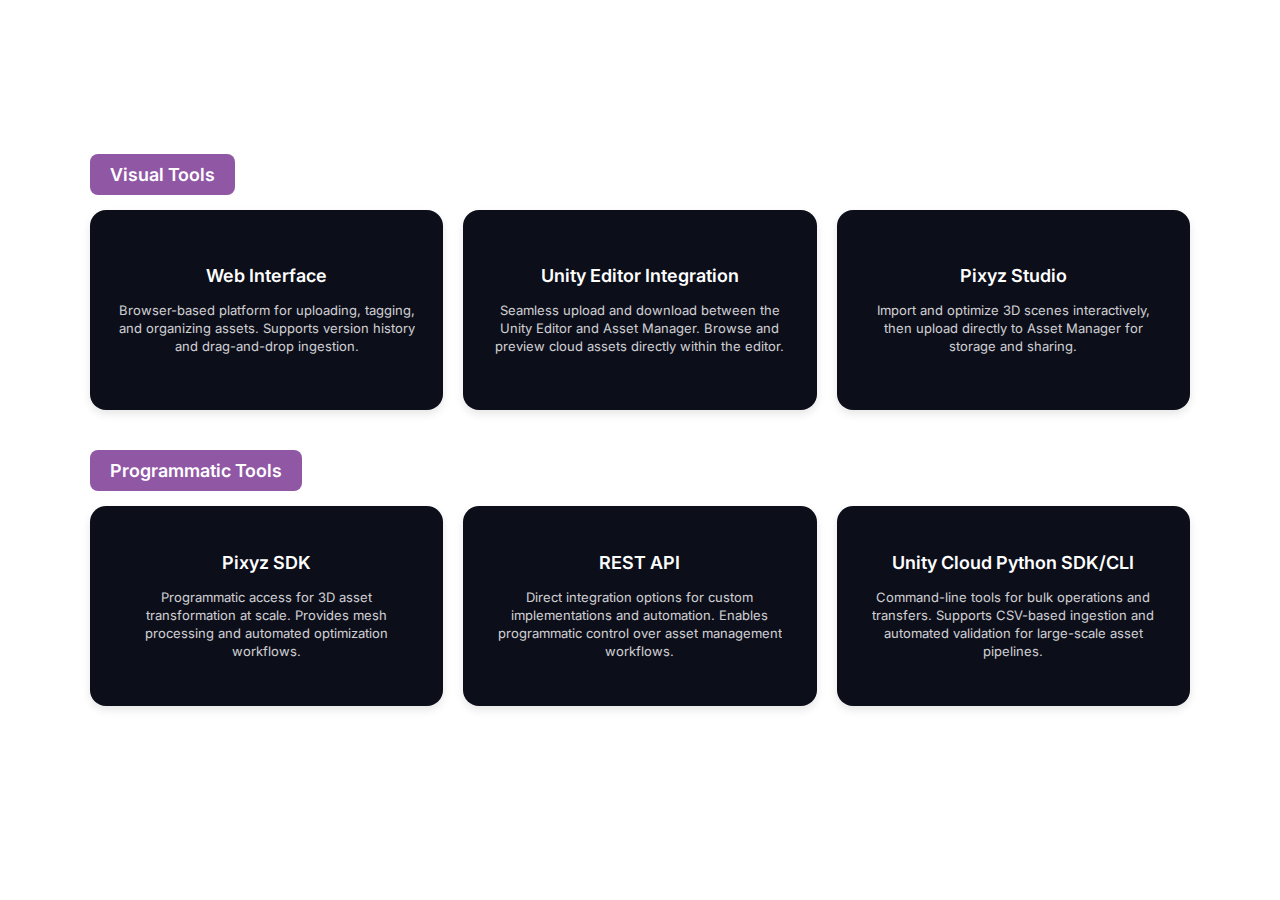
==== Visual/visual.html @ 7fca1ed4 "New visualizer" ====
<!-- visual.html -->
<!DOCTYPE html>
<html lang="en">
<head>
    <meta charset="UTF-8">
    <meta name="viewport" content="width=device-width, initial-scale=1.0">
    <title>Unity Asset Manager Transfer Methods</title>
    <link rel="preconnect" href="https://fonts.googleapis.com">
    <link rel="preconnect" href="https://fonts.gstatic.com" crossorigin>
    <link href="https://fonts.googleapis.com/css2?family=Inter:wght@400;500;600;700&display=swap" rel="stylesheet">
    <style>
        body {
            font-family: 'Inter', sans-serif;
            background-color: white;
            margin: 0;
            padding: 0;
            display: flex;
            justify-content: center;
            align-items: center;
            min-height: 100vh;
            color: #333;
        }

        .diagram-container {
            max-width: 1100px;
            padding: 40px;
        }

        .title {
            text-align: center;
            font-size: 28px;
            font-weight: 700;
            margin-bottom: 50px;
            color: #333;
        }

        .grid-container {
            display: grid;
            grid-template-columns: 1fr;
            grid-template-rows: auto auto auto;
            gap: 40px;
        }

        .center-section {
            display: flex;
            justify-content: center;
            align-items: center;
            padding: 20px;
        }

        .center-node {
            background-color: #0C0E1A;
            border-radius: 20px;
            padding: 30px;
            width: 300px;
            color: white;
            text-align: center;
            box-shadow: 0 8px 16px rgba(0,0,0,0.1);
        }

        .center-node h2 {
            margin: 0;
            font-size: 24px;
            font-weight: 600;
        }

        .center-node p {
            margin-top: 10px;
            font-size: 14px;
            opacity: 0.8;
        }

        .tools-grid {
            display: grid;
            grid-template-columns: repeat(3, 1fr);
            gap: 20px;
        }

        .tool-card {
            background-color: #0C0E1A;
            border-radius: 16px;
            padding: 25px;
            color: white;
            text-align: center;
            transition: transform 0.3s ease, box-shadow 0.3s ease;
            cursor: pointer;
            box-shadow: 0 4px 8px rgba(0,0,0,0.1);
            height: 150px;
            display: flex;
            flex-direction: column;
            justify-content: center;
        }

        .tool-card:hover {
            transform: translateY(-5px);
            box-shadow: 0 8px 16px rgba(0,0,0,0.2);
        }

        .tool-card h3 {
            margin: 0 0 15px 0;
            font-size: 18px;
            font-weight: 600;
        }

        .tool-card p {
            margin: 0;
            font-size: 13px;
            opacity: 0.8;
            line-height: 1.4;
        }

        .section-header {
            padding: 10px 20px;
            background-color: #9057A5;
            color: white;
            border-radius: 8px;
            font-weight: 600;
            display: inline-block;
            margin-bottom: 15px;
            font-size: 18px;
        }

        .section-container {
            text-align: left;
        }

    </style>
</head>
<body>
<div class="diagram-container">


    <div class="grid-container">
        <!-- Visual Tools Section -->
        <div class="section-container">
            <div class="section-header">Visual Tools</div>
            <div class="tools-grid">
                <div class="tool-card">
                    <h3>Web Interface</h3>
                    <p>Browser-based platform for uploading, tagging, and organizing assets. Supports version history and drag-and-drop ingestion.</p>
                </div>

                <div class="tool-card">
                    <h3>Unity Editor Integration</h3>
                    <p>Seamless upload and download between the Unity Editor and Asset Manager. Browse and preview cloud assets directly within the editor.</p>
                </div>

                <div class="tool-card">
                    <h3>Pixyz Studio</h3>
                    <p>Import and optimize 3D scenes interactively, then upload directly to Asset Manager for storage and sharing.</p>
                </div>
            </div>
        </div>

        <!-- Programmatic Tools Section -->
        <div class="section-container">
            <div class="section-header">Programmatic Tools</div>
            <div class="tools-grid">
                <div class="tool-card">
                    <h3>Pixyz SDK</h3>
                    <p>Programmatic access for 3D asset transformation at scale. Provides mesh processing and automated optimization workflows.</p>
                </div>

                <div class="tool-card">
                    <h3>REST API</h3>
                    <p>Direct integration options for custom implementations and automation. Enables programmatic control over asset management workflows.</p>
                </div>

                <div class="tool-card">
                    <h3>Unity Cloud Python SDK/CLI</h3>
                    <p>Command-line tools for bulk operations and transfers. Supports CSV-based ingestion and automated validation for large-scale asset pipelines.</p>
                </div>
            </div>
        </div>
    </div>
</div>
</body>
</html>
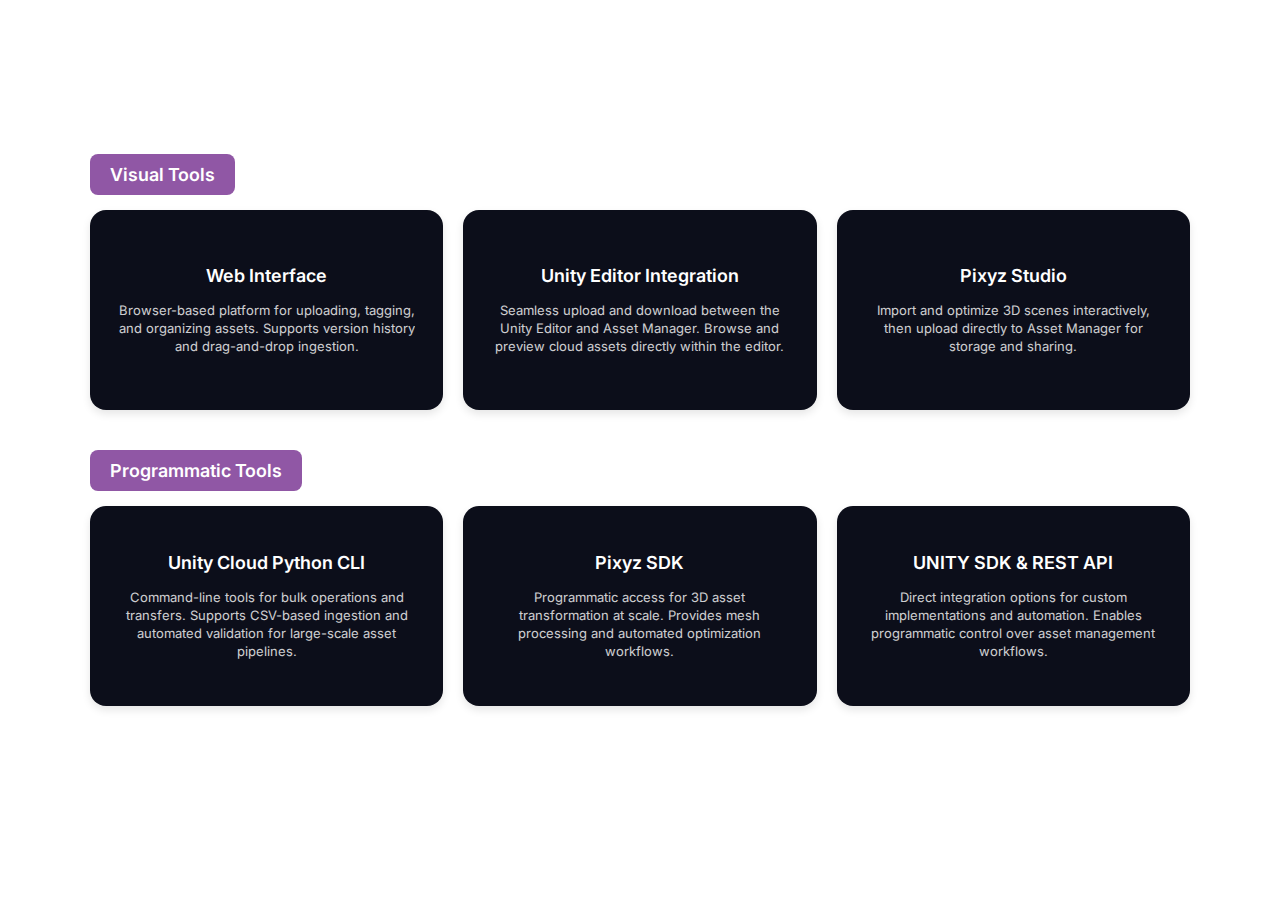
==== commit 8d9b007d: "Working" ====
--- a/Visual/visual.html
+++ b/Visual/visual.html
@@ -157,19 +157,20 @@
             <div class="section-header">Programmatic Tools</div>
             <div class="tools-grid">
                 <div class="tool-card">
+                    <h3>Unity Cloud Python CLI</h3>
+                    <p>Command-line tools for bulk operations and transfers. Supports CSV-based ingestion and automated validation for large-scale asset pipelines.</p>
+                </div>
+                <div class="tool-card">
                     <h3>Pixyz SDK</h3>
                     <p>Programmatic access for 3D asset transformation at scale. Provides mesh processing and automated optimization workflows.</p>
                 </div>
 
                 <div class="tool-card">
-                    <h3>REST API</h3>
+                    <h3>UNITY SDK & REST API</h3>
                     <p>Direct integration options for custom implementations and automation. Enables programmatic control over asset management workflows.</p>
                 </div>
 
-                <div class="tool-card">
-                    <h3>Unity Cloud Python SDK/CLI</h3>
-                    <p>Command-line tools for bulk operations and transfers. Supports CSV-based ingestion and automated validation for large-scale asset pipelines.</p>
-                </div>
+                
             </div>
         </div>
     </div>
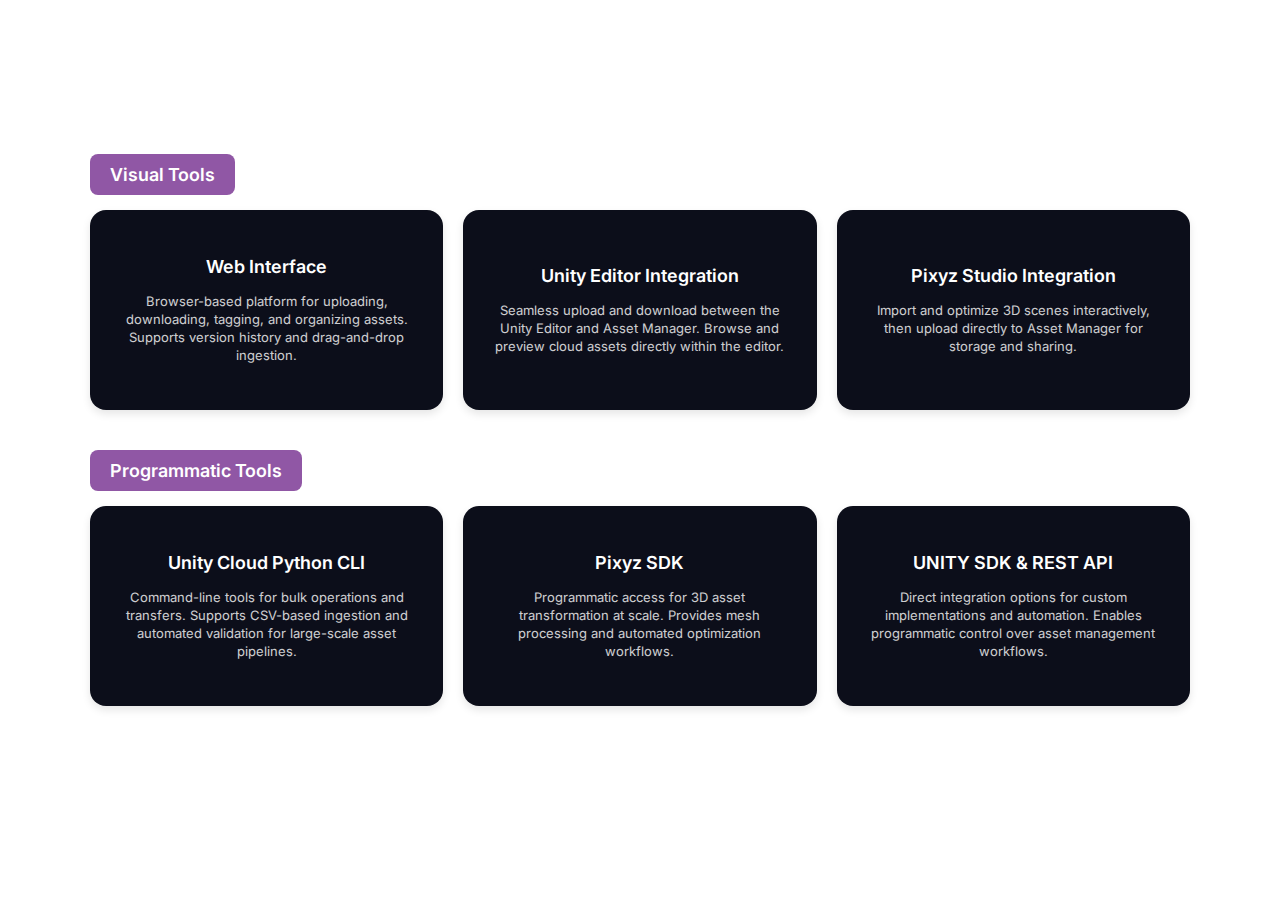
==== commit 96b0fef8: "Tweaks and fixes" ====
--- a/Visual/visual.html
+++ b/Visual/visual.html
@@ -137,7 +137,7 @@
             <div class="tools-grid">
                 <div class="tool-card">
                     <h3>Web Interface</h3>
-                    <p>Browser-based platform for uploading, tagging, and organizing assets. Supports version history and drag-and-drop ingestion.</p>
+                    <p>Browser-based platform for uploading, downloading, tagging, and organizing assets. Supports version history and drag-and-drop ingestion.</p>
                 </div>
 
                 <div class="tool-card">
@@ -146,7 +146,7 @@
                 </div>
 
                 <div class="tool-card">
-                    <h3>Pixyz Studio</h3>
+                    <h3>Pixyz Studio Integration</h3>
                     <p>Import and optimize 3D scenes interactively, then upload directly to Asset Manager for storage and sharing.</p>
                 </div>
             </div>
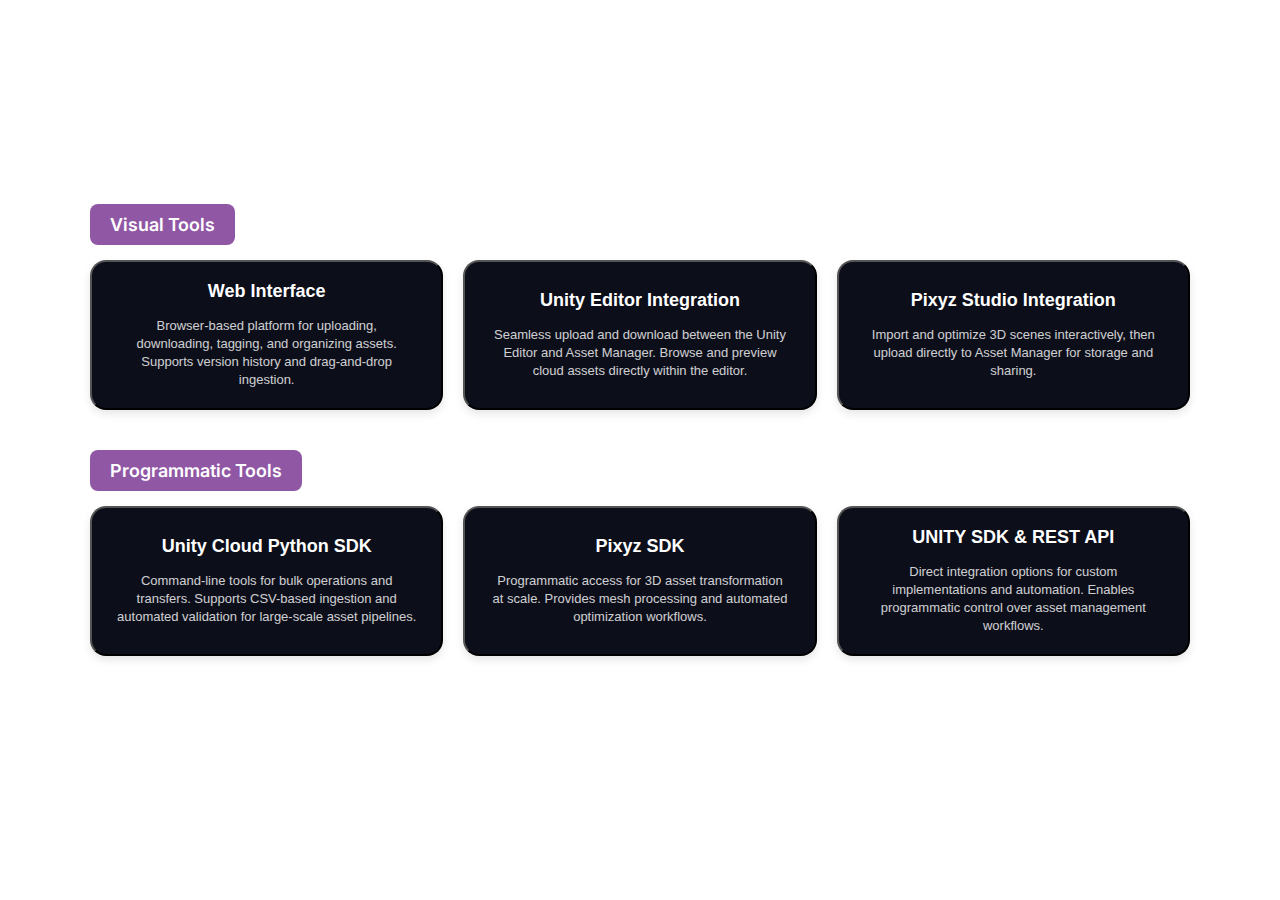
==== commit 8584a565: "Updates with pictues" ====
--- a/Visual/visual.html
+++ b/Visual/visual.html
@@ -1,4 +1,3 @@
-<!-- visual.html -->
 <!DOCTYPE html>
 <html lang="en">
 <head>
@@ -128,27 +127,23 @@
 </head>
 <body>
 <div class="diagram-container">
-
-
     <div class="grid-container">
         <!-- Visual Tools Section -->
         <div class="section-container">
             <div class="section-header">Visual Tools</div>
             <div class="tools-grid">
-                <div class="tool-card">
+                <button class="tool-card" onclick="window.top.location.href='../index.html#section2'">
                     <h3>Web Interface</h3>
                     <p>Browser-based platform for uploading, downloading, tagging, and organizing assets. Supports version history and drag-and-drop ingestion.</p>
-                </div>
-
-                <div class="tool-card">
+                </button>
+                <button class="tool-card" onclick="window.top.location.href='../index.html#section2.3'">
                     <h3>Unity Editor Integration</h3>
                     <p>Seamless upload and download between the Unity Editor and Asset Manager. Browse and preview cloud assets directly within the editor.</p>
-                </div>
-
-                <div class="tool-card">
+                </button>
+                <button class="tool-card" onclick="window.top.location.href='../index.html#section2.2'">
                     <h3>Pixyz Studio Integration</h3>
                     <p>Import and optimize 3D scenes interactively, then upload directly to Asset Manager for storage and sharing.</p>
-                </div>
+                </button>
             </div>
         </div>
 
@@ -156,21 +151,18 @@
         <div class="section-container">
             <div class="section-header">Programmatic Tools</div>
             <div class="tools-grid">
-                <div class="tool-card">
-                    <h3>Unity Cloud Python CLI</h3>
+                <button class="tool-card" onclick="window.top.location.href='../index.html#section3'">
+                    <h3>Unity Cloud Python SDK</h3>
                     <p>Command-line tools for bulk operations and transfers. Supports CSV-based ingestion and automated validation for large-scale asset pipelines.</p>
-                </div>
-                <div class="tool-card">
+                </button>
+                <button class="tool-card" onclick="window.top.location.href='../index.html#section3.2'">
                     <h3>Pixyz SDK</h3>
                     <p>Programmatic access for 3D asset transformation at scale. Provides mesh processing and automated optimization workflows.</p>
-                </div>
-
-                <div class="tool-card">
+                </button>
+                <button class="tool-card" onclick="window.top.location.href='../index.html#section3.3'">
                     <h3>UNITY SDK & REST API</h3>
                     <p>Direct integration options for custom implementations and automation. Enables programmatic control over asset management workflows.</p>
-                </div>
-
-                
+                </button>
             </div>
         </div>
     </div>
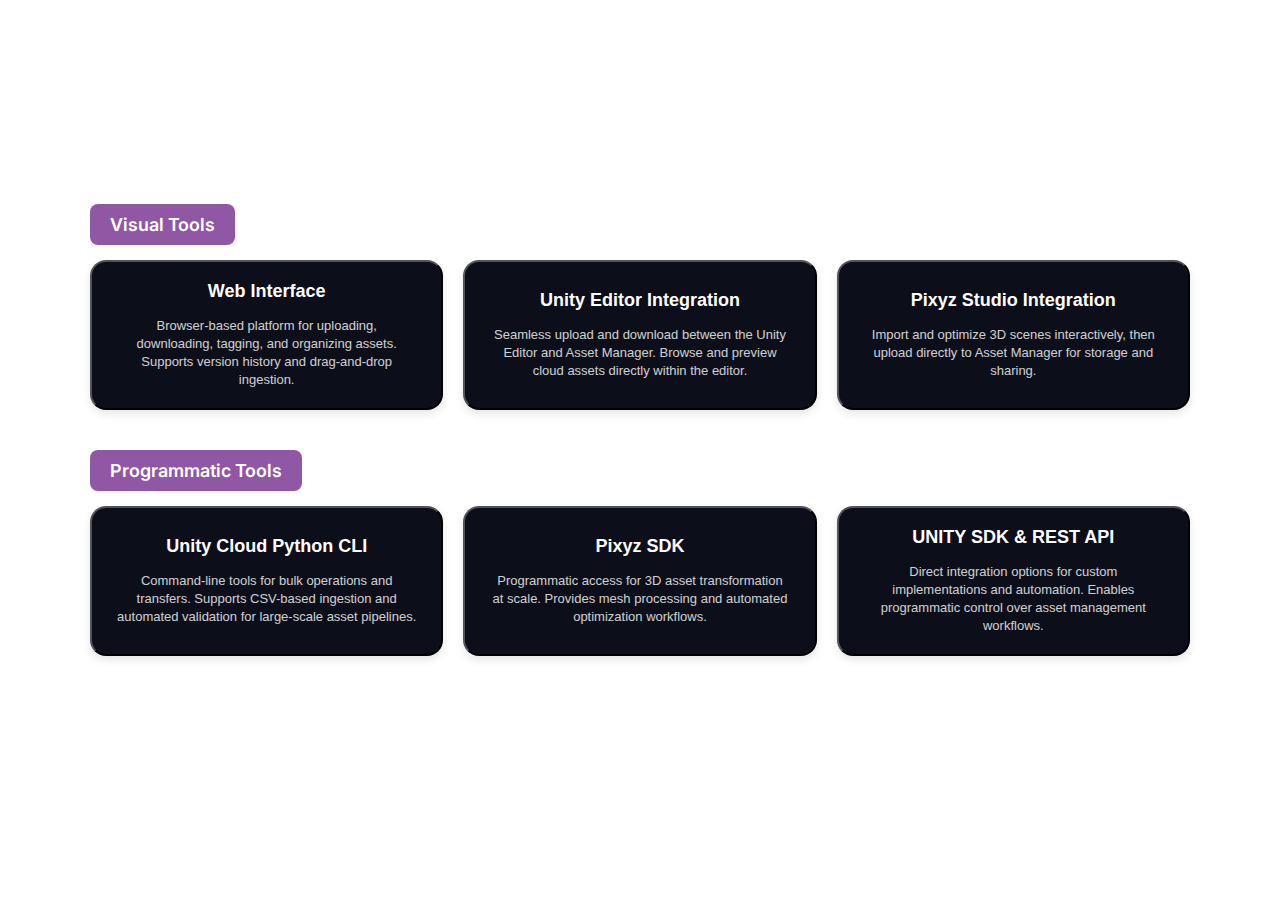
==== commit fbb5de8b: "Fix navigation" ====
--- a/Visual/visual.html
+++ b/Visual/visual.html
@@ -132,15 +132,15 @@
         <div class="section-container">
             <div class="section-header">Visual Tools</div>
             <div class="tools-grid">
-                <button class="tool-card" onclick="window.top.location.href='../index.html#section2'">
+                <button class="tool-card" onclick="window.top.location.href='/AssetManager/index.html#section2'">
                     <h3>Web Interface</h3>
                     <p>Browser-based platform for uploading, downloading, tagging, and organizing assets. Supports version history and drag-and-drop ingestion.</p>
                 </button>
-                <button class="tool-card" onclick="window.top.location.href='../index.html#section2.3'">
+                <button class="tool-card" onclick="window.top.location.href='/AssetManager/index.html#section2.3'">
                     <h3>Unity Editor Integration</h3>
                     <p>Seamless upload and download between the Unity Editor and Asset Manager. Browse and preview cloud assets directly within the editor.</p>
                 </button>
-                <button class="tool-card" onclick="window.top.location.href='../index.html#section2.2'">
+                <button class="tool-card" onclick="window.top.location.href='/AssetManager/index.html#section2.2'">
                     <h3>Pixyz Studio Integration</h3>
                     <p>Import and optimize 3D scenes interactively, then upload directly to Asset Manager for storage and sharing.</p>
                 </button>
@@ -151,15 +151,15 @@
         <div class="section-container">
             <div class="section-header">Programmatic Tools</div>
             <div class="tools-grid">
-                <button class="tool-card" onclick="window.top.location.href='../index.html#section3'">
-                    <h3>Unity Cloud Python SDK</h3>
+                <button class="tool-card" onclick="window.top.location.href='/AssetManager/index.html#section3'">
+                    <h3>Unity Cloud Python CLI</h3>
                     <p>Command-line tools for bulk operations and transfers. Supports CSV-based ingestion and automated validation for large-scale asset pipelines.</p>
                 </button>
-                <button class="tool-card" onclick="window.top.location.href='../index.html#section3.2'">
+                <button class="tool-card" onclick="window.top.location.href='/AssetManager/index.html#section3.2'">
                     <h3>Pixyz SDK</h3>
                     <p>Programmatic access for 3D asset transformation at scale. Provides mesh processing and automated optimization workflows.</p>
                 </button>
-                <button class="tool-card" onclick="window.top.location.href='../index.html#section3.3'">
+                <button class="tool-card" onclick="window.top.location.href='/AssetManager/index.html#section3.3'">
                     <h3>UNITY SDK & REST API</h3>
                     <p>Direct integration options for custom implementations and automation. Enables programmatic control over asset management workflows.</p>
                 </button>
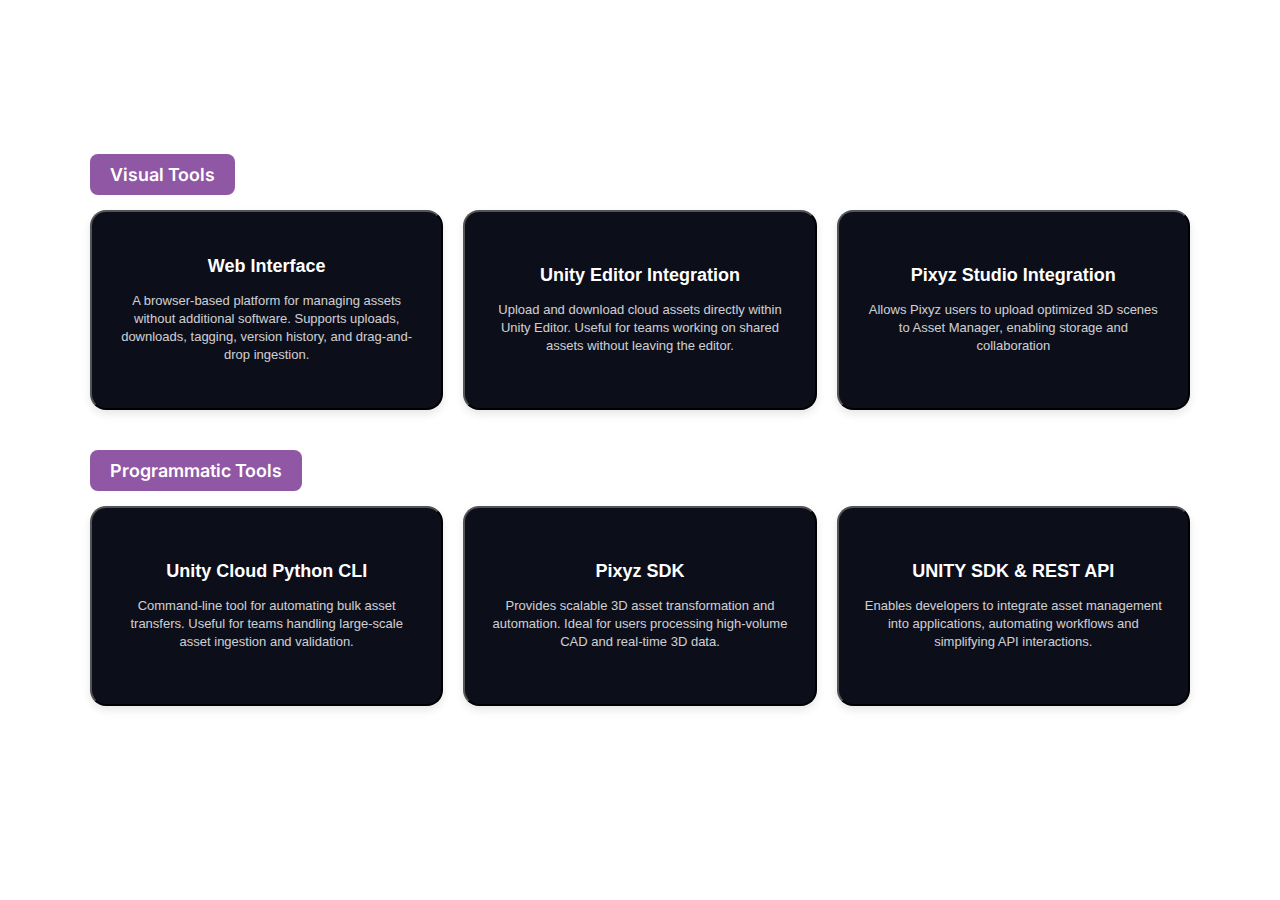
==== commit 15af4ed6: "tweaks" ====
--- a/Visual/visual.html
+++ b/Visual/visual.html
@@ -38,6 +38,7 @@
             grid-template-columns: 1fr;
             grid-template-rows: auto auto auto;
             gap: 40px;
+          
         }
 
         .center-section {
@@ -84,7 +85,7 @@
             transition: transform 0.3s ease, box-shadow 0.3s ease;
             cursor: pointer;
             box-shadow: 0 4px 8px rgba(0,0,0,0.1);
-            height: 150px;
+            height: 200px;
             display: flex;
             flex-direction: column;
             justify-content: center;
@@ -106,6 +107,7 @@
             font-size: 13px;
             opacity: 0.8;
             line-height: 1.4;
+           
         }
 
         .section-header {
@@ -132,17 +134,17 @@
         <div class="section-container">
             <div class="section-header">Visual Tools</div>
             <div class="tools-grid">
-                <button class="tool-card" onclick="window.top.location.href='/AssetManager/index.html#section2'">
+                <button class="tool-card" onclick="window.top.location.href='/AssetManager/Index.html#section2'">
                     <h3>Web Interface</h3>
-                    <p>Browser-based platform for uploading, downloading, tagging, and organizing assets. Supports version history and drag-and-drop ingestion.</p>
+                    <p>A browser-based platform for managing assets without additional software. Supports uploads, downloads, tagging, version history, and drag-and-drop ingestion.</p>
                 </button>
-                <button class="tool-card" onclick="window.top.location.href='/AssetManager/index.html#section2.3'">
+                <button class="tool-card" onclick="window.top.location.href='/AssetManager/Index.html#section2.2'">
                     <h3>Unity Editor Integration</h3>
-                    <p>Seamless upload and download between the Unity Editor and Asset Manager. Browse and preview cloud assets directly within the editor.</p>
+                    <p>Upload and download cloud assets directly within Unity Editor. Useful for teams working on shared assets without leaving the editor.</p>
                 </button>
-                <button class="tool-card" onclick="window.top.location.href='/AssetManager/index.html#section2.2'">
+                <button class="tool-card" onclick="window.top.location.href='/AssetManager/Index.html#section2.3'">
                     <h3>Pixyz Studio Integration</h3>
-                    <p>Import and optimize 3D scenes interactively, then upload directly to Asset Manager for storage and sharing.</p>
+                    <p>Allows Pixyz users to upload optimized 3D scenes to Asset Manager, enabling storage and collaboration </p>
                 </button>
             </div>
         </div>
@@ -151,17 +153,17 @@
         <div class="section-container">
             <div class="section-header">Programmatic Tools</div>
             <div class="tools-grid">
-                <button class="tool-card" onclick="window.top.location.href='/AssetManager/index.html#section3'">
+                <button class="tool-card" onclick="window.top.location.href='/AssetManager/Index.html#section3'">
                     <h3>Unity Cloud Python CLI</h3>
-                    <p>Command-line tools for bulk operations and transfers. Supports CSV-based ingestion and automated validation for large-scale asset pipelines.</p>
+                    <p> Command-line tool for automating bulk asset transfers. Useful for teams handling large-scale asset ingestion and validation.</p>
                 </button>
-                <button class="tool-card" onclick="window.top.location.href='/AssetManager/index.html#section3.2'">
+                <button class="tool-card" onclick="window.top.location.href='/AssetManager/Index.html#section3.2'">
                     <h3>Pixyz SDK</h3>
-                    <p>Programmatic access for 3D asset transformation at scale. Provides mesh processing and automated optimization workflows.</p>
+                    <p>Provides scalable 3D asset transformation and automation. Ideal for users processing high-volume CAD and real-time 3D data.</p>
                 </button>
-                <button class="tool-card" onclick="window.top.location.href='/AssetManager/index.html#section3.3'">
+                <button class="tool-card" onclick="window.top.location.href='/AssetManager/Index.html#section3.3'">
                     <h3>UNITY SDK & REST API</h3>
-                    <p>Direct integration options for custom implementations and automation. Enables programmatic control over asset management workflows.</p>
+                    <p>Enables developers to integrate asset management into applications, automating workflows and simplifying API interactions.</p>
                 </button>
             </div>
         </div>
